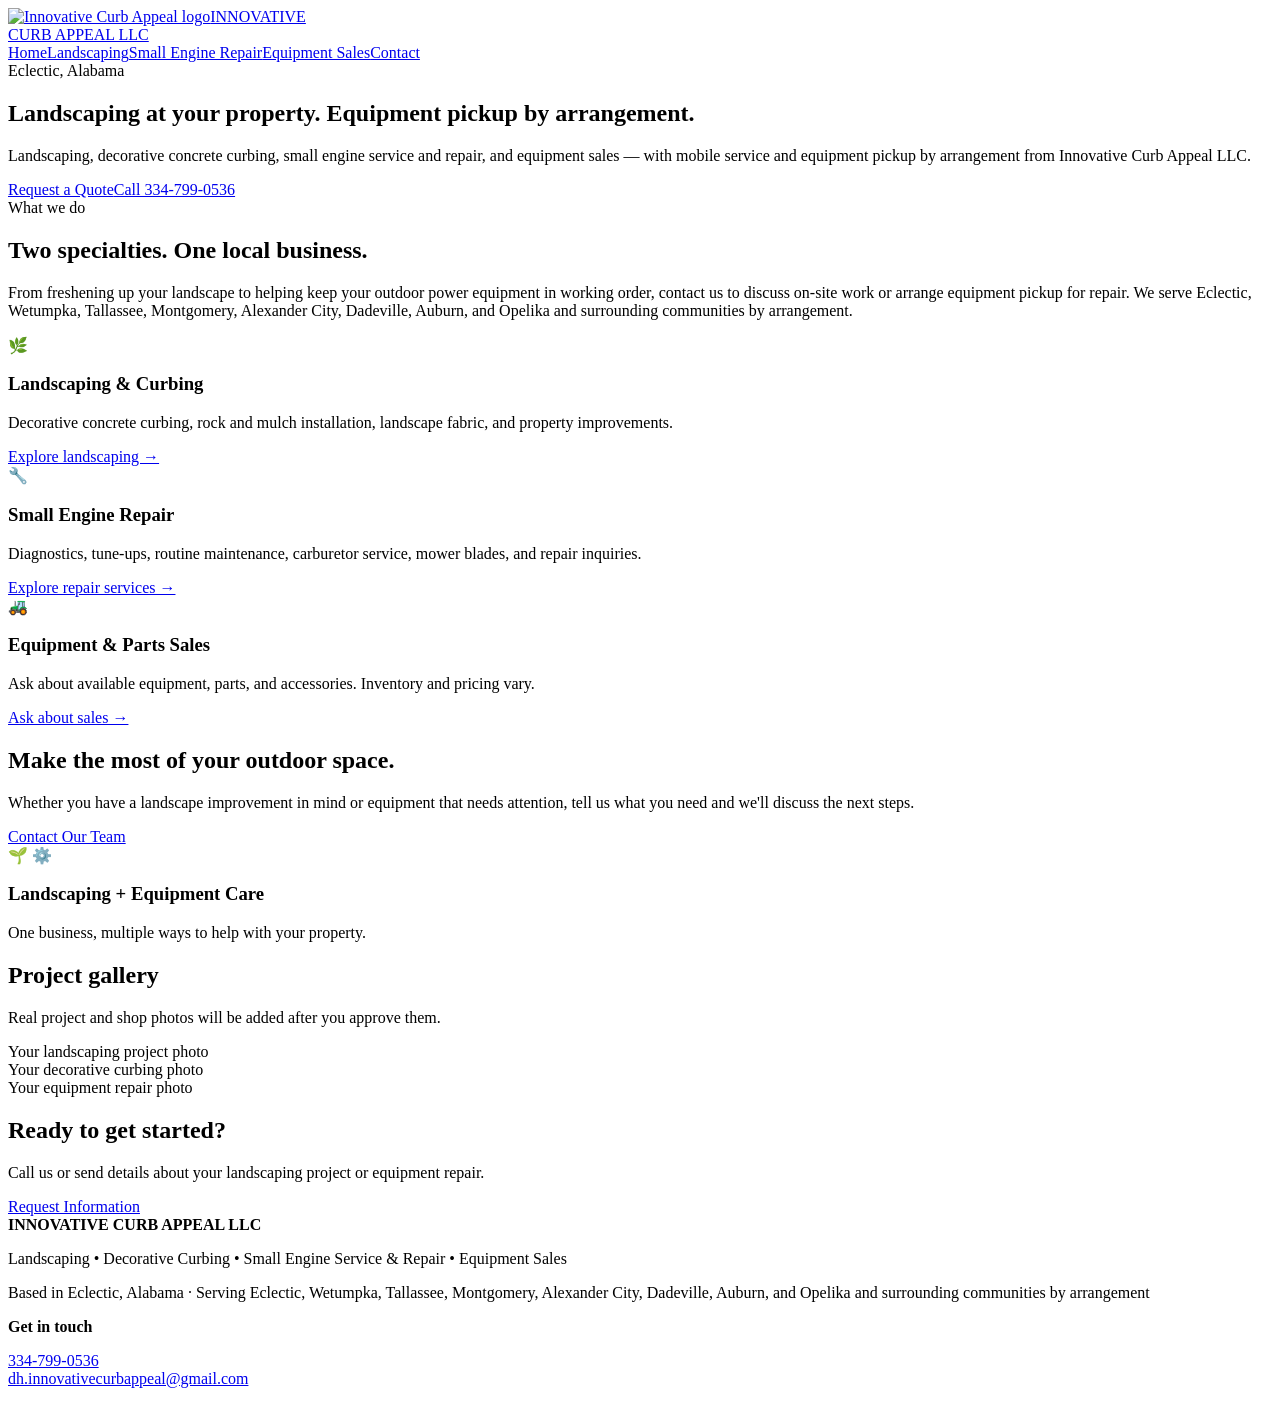
==== index.html @ cbf02831 "Add files via upload" ====
<!doctype html><html lang="en"><head><meta charset="utf-8"><meta name="viewport" content="width=device-width,initial-scale=1"><title>Landscaping &amp; Small Engine Repair in Eclectic, AL | Innovative Curb Appeal LLC</title><meta name="description" content="Innovative Curb Appeal LLC provides landscaping, decorative curbing, small engine repair and equipment sales inquiries in Eclectic, Alabama."><meta name="robots" content="index,follow"><link rel="stylesheet" href="assets/style.css"><link rel="icon" type="image/png" href="assets/logo.png"><meta name="theme-color" content="#152b3a"><script type="application/ld+json">{"@context":"https://schema.org","@type":"LocalBusiness","name":"Innovative Curb Appeal LLC","telephone":"+1-334-799-0536","email":"dh.innovativecurbappeal@gmail.com","areaServed":[{"@type":"City","name":"Eclectic, Alabama"},{"@type":"City","name":"Wetumpka, Alabama"},{"@type":"City","name":"Tallassee, Alabama"},{"@type":"City","name":"Montgomery, Alabama"},{"@type":"City","name":"Alexander City, Alabama"},{"@type":"City","name":"Dadeville, Alabama"},{"@type":"City","name":"Auburn, Alabama"},{"@type":"City","name":"Opelika, Alabama"}],"description":"Landscaping, decorative concrete curbing, small engine service and repair, and equipment sales."}</script></head><body><header><nav><a class="brand" href="index.html"><img src="assets/logo.png" alt="Innovative Curb Appeal logo"><span>INNOVATIVE<br>CURB APPEAL LLC</span></a><div class="links"><a href="index.html">Home</a><a href="landscaping.html">Landscaping</a><a href="small-engine-repair.html">Small Engine Repair</a><a href="equipment-sales.html">Equipment Sales</a><a href="contact.html">Contact</a></div></nav></header><section class="hero"><div class="container"><div class="eyebrow">Eclectic, Alabama</div><h1>Landscaping at your property. Equipment pickup by arrangement.</h1><p>Landscaping, decorative concrete curbing, small engine service and repair, and equipment sales — with mobile service and equipment pickup by arrangement from Innovative Curb Appeal LLC.</p><div class="buttons"><a class="btn" href="contact.html">Request a Quote</a><a class="btn outline" href="tel:+13347990536">Call 334-799-0536</a></div></div></section><section class="section"><div class="container"><div class="eyebrow">What we do</div><h2>Two specialties. One local business.</h2><p class="intro">From freshening up your landscape to helping keep your outdoor power equipment in working order, contact us to discuss on-site work or arrange equipment pickup for repair. We serve Eclectic, Wetumpka, Tallassee, Montgomery, Alexander City, Dadeville, Auburn, and Opelika and surrounding communities by arrangement.</p><div class="cards"><div class="card"><div class="symbol">🌿</div><h3>Landscaping & Curbing</h3><p>Decorative concrete curbing, rock and mulch installation, landscape fabric, and property improvements.</p><a href="landscaping.html">Explore landscaping →</a></div><div class="card"><div class="symbol">🔧</div><h3>Small Engine Repair</h3><p>Diagnostics, tune-ups, routine maintenance, carburetor service, mower blades, and repair inquiries.</p><a href="small-engine-repair.html">Explore repair services →</a></div><div class="card"><div class="symbol">🚜</div><h3>Equipment & Parts Sales</h3><p>Ask about available equipment, parts, and accessories. Inventory and pricing vary.</p><a href="equipment-sales.html">Ask about sales →</a></div></div></div></section><section class="section alt"><div class="container split"><div><h2>Make the most of your outdoor space.</h2><p>Whether you have a landscape improvement in mind or equipment that needs attention, tell us what you need and we'll discuss the next steps.</p><div class="buttons"><a class="btn" href="contact.html">Contact Our Team</a></div></div><div class="visual"><div class="large">🌱 ⚙️</div><h3>Landscaping + Equipment Care</h3><p>One business, multiple ways to help with your property.</p></div></div></section><section class="section"><div class="container"><h2>Project gallery</h2><p class="intro">Real project and shop photos will be added after you approve them.</p><div class="gallery"><div class="placeholder">Your landscaping project photo</div><div class="placeholder">Your decorative curbing photo</div><div class="placeholder">Your equipment repair photo</div></div></div></section><section class="cta"><h2>Ready to get started?</h2><p>Call us or send details about your landscaping project or equipment repair.</p><a class="btn outline" href="contact.html">Request Information</a></section><footer class="footer"><div class="container footergrid"><div><strong>INNOVATIVE CURB APPEAL LLC</strong><p>Landscaping • Decorative Curbing • Small Engine Service & Repair • Equipment Sales</p><p>Based in Eclectic, Alabama · Serving Eclectic, Wetumpka, Tallassee, Montgomery, Alexander City, Dadeville, Auburn, and Opelika and surrounding communities by arrangement</p></div><div><strong>Get in touch</strong><p><a href="tel:+13347990536">334-799-0536</a><br><a href="mailto:dh.innovativecurbappeal@gmail.com">dh.innovativecurbappeal@gmail.com</a></p></div></div></footer></body></html>
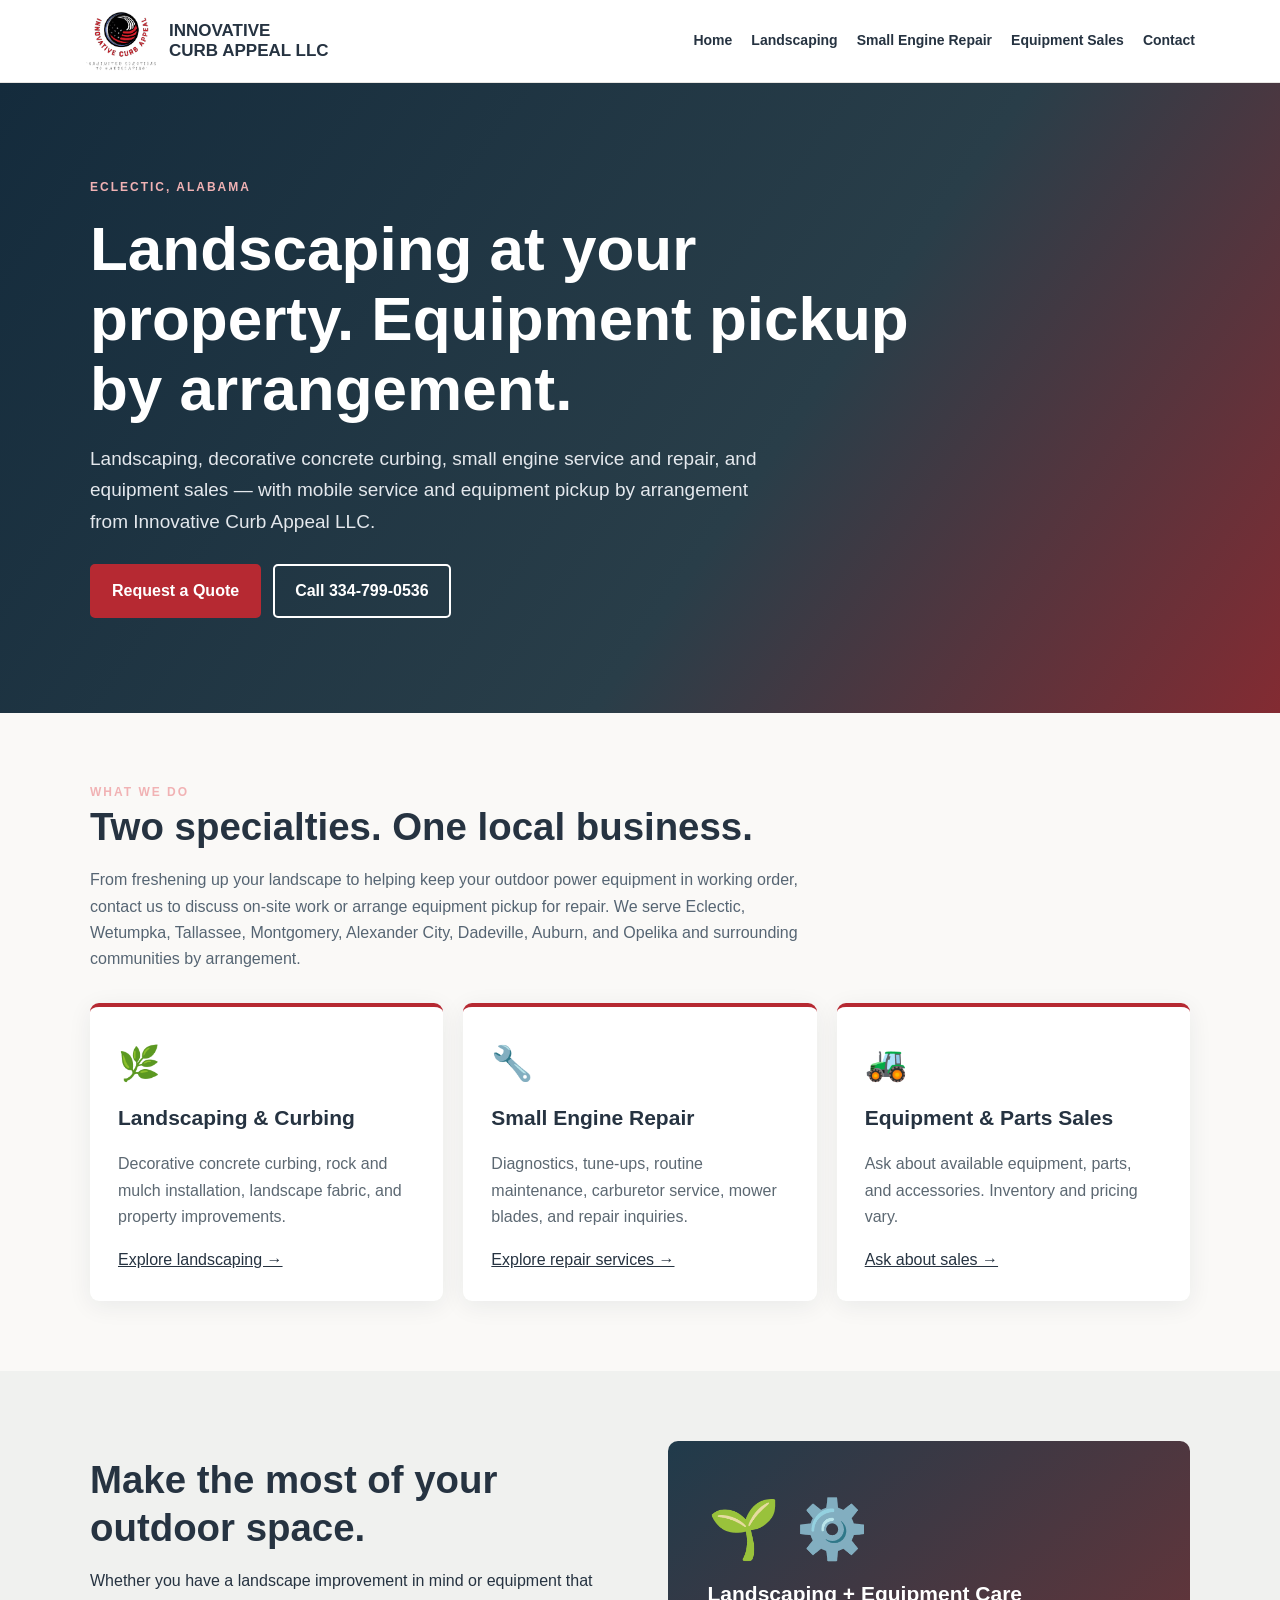
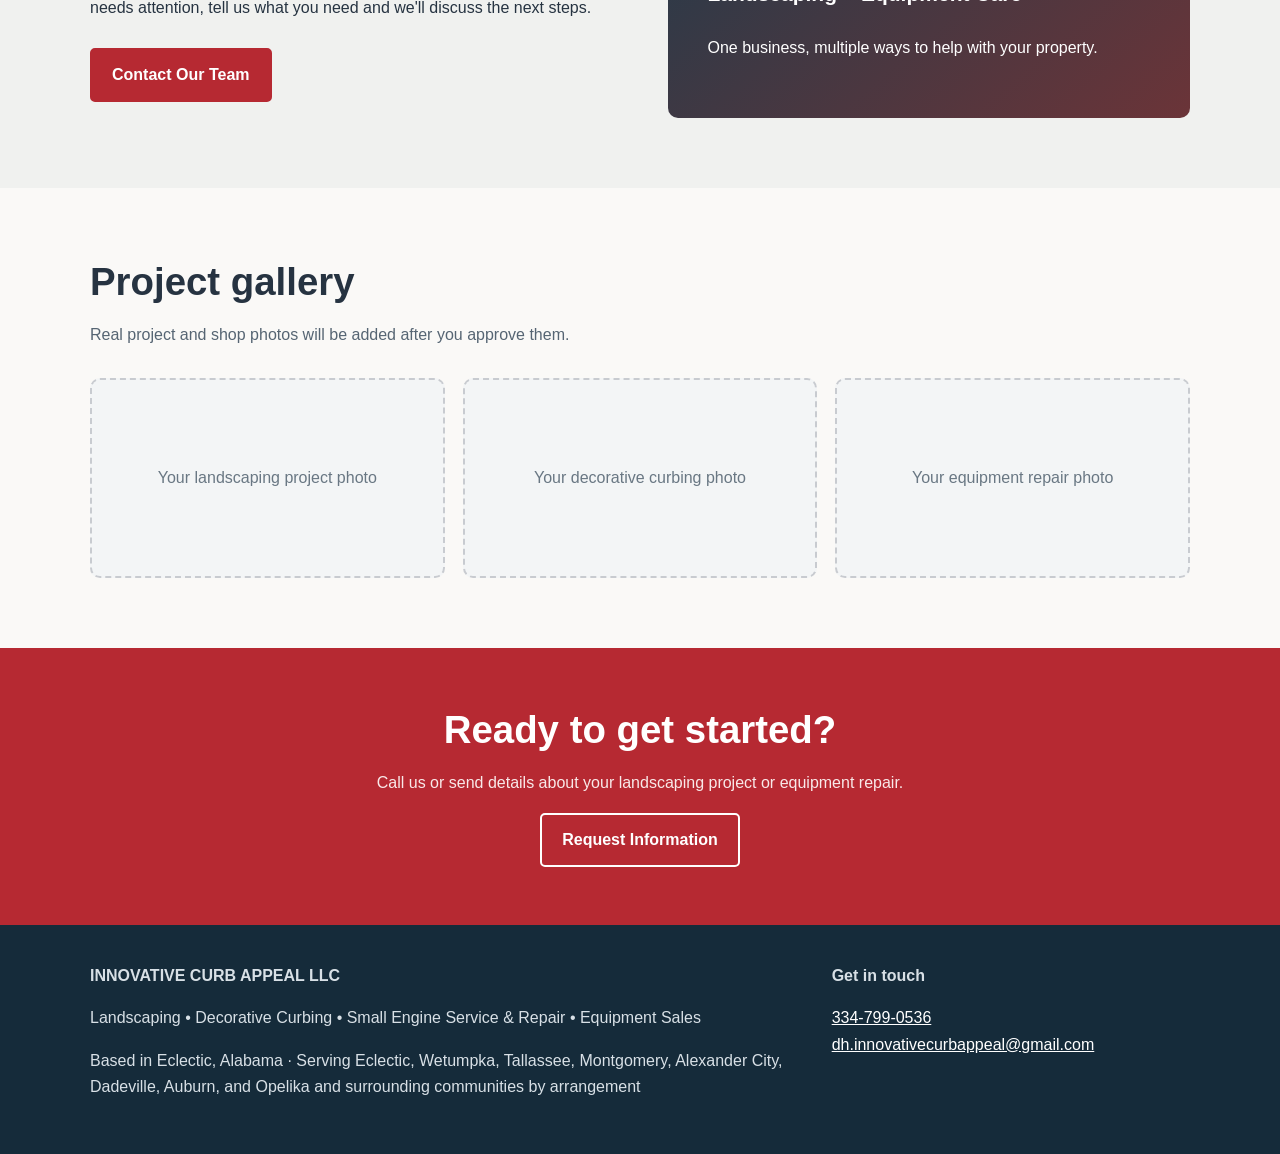
==== commit cb316d6d: "Fix HTML encoding issues and update file paths" ====
--- a/index.html
+++ b/index.html
@@ -1 +1 @@
-<!doctype html><html lang="en"><head><meta charset="utf-8"><meta name="viewport" content="width=device-width,initial-scale=1"><title>Landscaping &amp; Small Engine Repair in Eclectic, AL | Innovative Curb Appeal LLC</title><meta name="description" content="Innovative Curb Appeal LLC provides landscaping, decorative curbing, small engine repair and equipment sales inquiries in Eclectic, Alabama."><meta name="robots" content="index,follow"><link rel="stylesheet" href="assets/style.css"><link rel="icon" type="image/png" href="assets/logo.png"><meta name="theme-color" content="#152b3a"><script type="application/ld+json">{"@context":"https://schema.org","@type":"LocalBusiness","name":"Innovative Curb Appeal LLC","telephone":"+1-334-799-0536","email":"dh.innovativecurbappeal@gmail.com","areaServed":[{"@type":"City","name":"Eclectic, Alabama"},{"@type":"City","name":"Wetumpka, Alabama"},{"@type":"City","name":"Tallassee, Alabama"},{"@type":"City","name":"Montgomery, Alabama"},{"@type":"City","name":"Alexander City, Alabama"},{"@type":"City","name":"Dadeville, Alabama"},{"@type":"City","name":"Auburn, Alabama"},{"@type":"City","name":"Opelika, Alabama"}],"description":"Landscaping, decorative concrete curbing, small engine service and repair, and equipment sales."}</script></head><body><header><nav><a class="brand" href="index.html"><img src="assets/logo.png" alt="Innovative Curb Appeal logo"><span>INNOVATIVE<br>CURB APPEAL LLC</span></a><div class="links"><a href="index.html">Home</a><a href="landscaping.html">Landscaping</a><a href="small-engine-repair.html">Small Engine Repair</a><a href="equipment-sales.html">Equipment Sales</a><a href="contact.html">Contact</a></div></nav></header><section class="hero"><div class="container"><div class="eyebrow">Eclectic, Alabama</div><h1>Landscaping at your property. Equipment pickup by arrangement.</h1><p>Landscaping, decorative concrete curbing, small engine service and repair, and equipment sales — with mobile service and equipment pickup by arrangement from Innovative Curb Appeal LLC.</p><div class="buttons"><a class="btn" href="contact.html">Request a Quote</a><a class="btn outline" href="tel:+13347990536">Call 334-799-0536</a></div></div></section><section class="section"><div class="container"><div class="eyebrow">What we do</div><h2>Two specialties. One local business.</h2><p class="intro">From freshening up your landscape to helping keep your outdoor power equipment in working order, contact us to discuss on-site work or arrange equipment pickup for repair. We serve Eclectic, Wetumpka, Tallassee, Montgomery, Alexander City, Dadeville, Auburn, and Opelika and surrounding communities by arrangement.</p><div class="cards"><div class="card"><div class="symbol">🌿</div><h3>Landscaping & Curbing</h3><p>Decorative concrete curbing, rock and mulch installation, landscape fabric, and property improvements.</p><a href="landscaping.html">Explore landscaping →</a></div><div class="card"><div class="symbol">🔧</div><h3>Small Engine Repair</h3><p>Diagnostics, tune-ups, routine maintenance, carburetor service, mower blades, and repair inquiries.</p><a href="small-engine-repair.html">Explore repair services →</a></div><div class="card"><div class="symbol">🚜</div><h3>Equipment & Parts Sales</h3><p>Ask about available equipment, parts, and accessories. Inventory and pricing vary.</p><a href="equipment-sales.html">Ask about sales →</a></div></div></div></section><section class="section alt"><div class="container split"><div><h2>Make the most of your outdoor space.</h2><p>Whether you have a landscape improvement in mind or equipment that needs attention, tell us what you need and we'll discuss the next steps.</p><div class="buttons"><a class="btn" href="contact.html">Contact Our Team</a></div></div><div class="visual"><div class="large">🌱 ⚙️</div><h3>Landscaping + Equipment Care</h3><p>One business, multiple ways to help with your property.</p></div></div></section><section class="section"><div class="container"><h2>Project gallery</h2><p class="intro">Real project and shop photos will be added after you approve them.</p><div class="gallery"><div class="placeholder">Your landscaping project photo</div><div class="placeholder">Your decorative curbing photo</div><div class="placeholder">Your equipment repair photo</div></div></div></section><section class="cta"><h2>Ready to get started?</h2><p>Call us or send details about your landscaping project or equipment repair.</p><a class="btn outline" href="contact.html">Request Information</a></section><footer class="footer"><div class="container footergrid"><div><strong>INNOVATIVE CURB APPEAL LLC</strong><p>Landscaping • Decorative Curbing • Small Engine Service & Repair • Equipment Sales</p><p>Based in Eclectic, Alabama · Serving Eclectic, Wetumpka, Tallassee, Montgomery, Alexander City, Dadeville, Auburn, and Opelika and surrounding communities by arrangement</p></div><div><strong>Get in touch</strong><p><a href="tel:+13347990536">334-799-0536</a><br><a href="mailto:dh.innovativecurbappeal@gmail.com">dh.innovativecurbappeal@gmail.com</a></p></div></div></footer></body></html>+<!doctype html><html lang="en"><head><meta charset="utf-8"><meta name="viewport" content="width=device-width,initial-scale=1"><title>Landscaping &amp; Small Engine Repair in Eclectic, AL | Innovative Curb Appeal LLC</title><meta name="description" content="Innovative Curb Appeal LLC provides landscaping, decorative curbing, small engine repair and equipment sales inquiries in Eclectic, Alabama."><meta name="robots" content="index,follow"><link rel="stylesheet" href="style.css"><link rel="icon" type="image/png" href="logo.png"><meta name="theme-color" content="#152b3a"><script type="application/ld+json">{"@context":"https://schema.org","@type":"LocalBusiness","name":"Innovative Curb Appeal LLC","telephone":"+1-334-799-0536","email":"dh.innovativecurbappeal@gmail.com","areaServed":[{"@type":"City","name":"Eclectic, Alabama"},{"@type":"City","name":"Wetumpka, Alabama"},{"@type":"City","name":"Tallassee, Alabama"},{"@type":"City","name":"Montgomery, Alabama"},{"@type":"City","name":"Alexander City, Alabama"},{"@type":"City","name":"Dadeville, Alabama"},{"@type":"City","name":"Auburn, Alabama"},{"@type":"City","name":"Opelika, Alabama"}],"description":"Landscaping, decorative concrete curbing, small engine service and repair, and equipment sales."}</script></head><body><header><nav><a class="brand" href="index.html"><img src="logo.png" alt="Innovative Curb Appeal logo"><span>INNOVATIVE<br>CURB APPEAL LLC</span></a><div class="links"><a href="index.html">Home</a><a href="landscaping.html">Landscaping</a><a href="small-engine-repair.html">Small Engine Repair</a><a href="equipment-sales.html">Equipment Sales</a><a href="contact.html">Contact</a></div></nav></header><section class="hero"><div class="container"><div class="eyebrow">Eclectic, Alabama</div><h1>Landscaping at your property. Equipment pickup by arrangement.</h1><p>Landscaping, decorative concrete curbing, small engine service and repair, and equipment sales — with mobile service and equipment pickup by arrangement from Innovative Curb Appeal LLC.</p><div class="buttons"><a class="btn" href="contact.html">Request a Quote</a><a class="btn outline" href="tel:+13347990536">Call 334-799-0536</a></div></div></section><section class="section"><div class="container"><div class="eyebrow">What we do</div><h2>Two specialties. One local business.</h2><p class="intro">From freshening up your landscape to helping keep your outdoor power equipment in working order, contact us to discuss on-site work or arrange equipment pickup for repair. We serve Eclectic, Wetumpka, Tallassee, Montgomery, Alexander City, Dadeville, Auburn, and Opelika and surrounding communities by arrangement.</p><div class="cards"><div class="card"><div class="symbol">🌿</div><h3>Landscaping & Curbing</h3><p>Decorative concrete curbing, rock and mulch installation, landscape fabric, and property improvements.</p><a href="landscaping.html">Explore landscaping →</a></div><div class="card"><div class="symbol">🔧</div><h3>Small Engine Repair</h3><p>Diagnostics, tune-ups, routine maintenance, carburetor service, mower blades, and repair inquiries.</p><a href="small-engine-repair.html">Explore repair services →</a></div><div class="card"><div class="symbol">🚜</div><h3>Equipment & Parts Sales</h3><p>Ask about available equipment, parts, and accessories. Inventory and pricing vary.</p><a href="equipment-sales.html">Ask about sales →</a></div></div></div></section><section class="section alt"><div class="container split"><div><h2>Make the most of your outdoor space.</h2><p>Whether you have a landscape improvement in mind or equipment that needs attention, tell us what you need and we'll discuss the next steps.</p><div class="buttons"><a class="btn" href="contact.html">Contact Our Team</a></div></div><div class="visual"><div class="large">🌱 ⚙️</div><h3>Landscaping + Equipment Care</h3><p>One business, multiple ways to help with your property.</p></div></div></section><section class="section"><div class="container"><h2>Project gallery</h2><p class="intro">Real project and shop photos will be added after you approve them.</p><div class="gallery"><div class="placeholder">Your landscaping project photo</div><div class="placeholder">Your decorative curbing photo</div><div class="placeholder">Your equipment repair photo</div></div></div></section><section class="cta"><h2>Ready to get started?</h2><p>Call us or send details about your landscaping project or equipment repair.</p><a class="btn outline" href="contact.html">Request Information</a></section><footer class="footer"><div class="container footergrid"><div><strong>INNOVATIVE CURB APPEAL LLC</strong><p>Landscaping • Decorative Curbing • Small Engine Service & Repair • Equipment Sales</p><p>Based in Eclectic, Alabama · Serving Eclectic, Wetumpka, Tallassee, Montgomery, Alexander City, Dadeville, Auburn, and Opelika and surrounding communities by arrangement</p></div><div><strong>Get in touch</strong><p><a href="tel:+13347990536">334-799-0536</a><br><a href="mailto:dh.innovativecurbappeal@gmail.com">dh.innovativecurbappeal@gmail.com</a></p></div></div></footer></body></html>
--- a/style.css
+++ b/style.css
@@ -0,0 +1 @@
+*{box-sizing:border-box}html{scroll-behavior:smooth}body{margin:0;color:#263341;background:#faf9f7;font-family:Arial,Helvetica,sans-serif;line-height:1.65}a{color:inherit}header{background:#fff;border-bottom:1px solid #e7e5e2;position:sticky;top:0;z-index:5}nav{max-width:1150px;margin:auto;padding:10px 20px;display:flex;align-items:center;gap:20px;justify-content:space-between;flex-wrap:wrap}nav img{width:72px;height:62px;object-fit:contain}nav .brand{display:flex;align-items:center;gap:12px;text-decoration:none;font-size:17px;font-weight:800;line-height:1.2}nav .links{display:flex;gap:19px;flex-wrap:wrap;font-size:14px;font-weight:700}nav .links a{text-decoration:none}nav a:hover{color:#b32832}.hero{background:linear-gradient(125deg,#142b3c,#293e49 60%,#832b32);color:#fff;padding:95px 20px}.container{max-width:1100px;margin:auto}.hero .eyebrow,.eyebrow{color:#f1b2b4;letter-spacing:2px;text-transform:uppercase;font-weight:800;font-size:12px}h1{font-size:clamp(36px,5vw,62px);line-height:1.13;margin:16px 0;max-width:850px}h2{font-size:clamp(28px,3vw,39px);line-height:1.25;margin:0 0 15px}h3{margin:0 0 8px;font-size:21px}.hero p{max-width:680px;color:#e4e8ed;font-size:19px}.buttons{display:flex;gap:12px;flex-wrap:wrap;margin-top:27px}.btn{display:inline-block;background:#b62932;color:#fff;padding:12px 20px;border-radius:5px;text-decoration:none;font-weight:800;border:2px solid #b62932}.btn.outline{background:transparent;border-color:#fff}.section{padding:70px 20px}.section.alt{background:#f0f1ef}.intro{max-width:720px;color:#566573;margin-bottom:30px}.cards{display:grid;grid-template-columns:repeat(3,1fr);gap:20px}.card{background:white;padding:28px;border-radius:9px;box-shadow:0 5px 25px #142b3c12;border-top:4px solid #b62932}.card .symbol{font-size:34px;margin-bottom:10px}.card p{color:#5c6872}.split{display:grid;grid-template-columns:1fr 1fr;gap:55px;align-items:center}.visual{min-height:270px;border-radius:10px;background:linear-gradient(140deg,#203b4b,#6b3438);display:flex;flex-direction:column;justify-content:center;padding:40px;color:#fff}.visual .large{font-size:58px}.bullets{padding-left:20px}.bullets li{margin:8px 0}.cta{background:#b62932;color:#fff;text-align:center;padding:58px 20px}.cta p{color:#f9e9e9}.footer{background:#152b3a;color:#d8e0e6;padding:38px 20px}.footer a{color:#fff}.footergrid{display:grid;grid-template-columns:2fr 1fr;gap:25px}.note{font-size:13px;color:#67737d}.contactbox{background:white;padding:30px;border-radius:10px;box-shadow:0 4px 20px #0001}.contactbox label{display:block;font-size:13px;font-weight:800;margin-top:14px}.contactbox input,.contactbox select,.contactbox textarea{width:100%;border:1px solid #bfc8d0;border-radius:5px;padding:12px;font:inherit}.contactbox textarea{min-height:110px}.contactbox button{margin-top:20px;cursor:pointer}.pill{display:inline-block;background:#f7e6e7;color:#91252a;border-radius:30px;padding:5px 12px;font-weight:700;font-size:12px;margin:4px}.smallhero{padding:70px 20px;background:linear-gradient(125deg,#152c3e,#5d3035);color:white}.smallhero h1{font-size:46px}.smallhero p{max-width:700px;color:#e2e6e9}.gallery{display:grid;grid-template-columns:repeat(3,1fr);gap:18px}.placeholder{height:200px;border:2px dashed #c8cbd0;border-radius:10px;display:flex;align-items:center;justify-content:center;color:#697783;background:#f3f5f6;text-align:center;padding:20px}.banner{background:#fff0d9;color:#6d501f;padding:12px 20px;text-align:center;font-size:13px}@media(max-width:760px){.cards,.split,.footergrid,.gallery{grid-template-columns:1fr}.hero{padding:65px 20px}.section{padding:45px 20px}nav{justify-content:center}nav .links{justify-content:center;gap:13px}.visual{min-height:200px}}
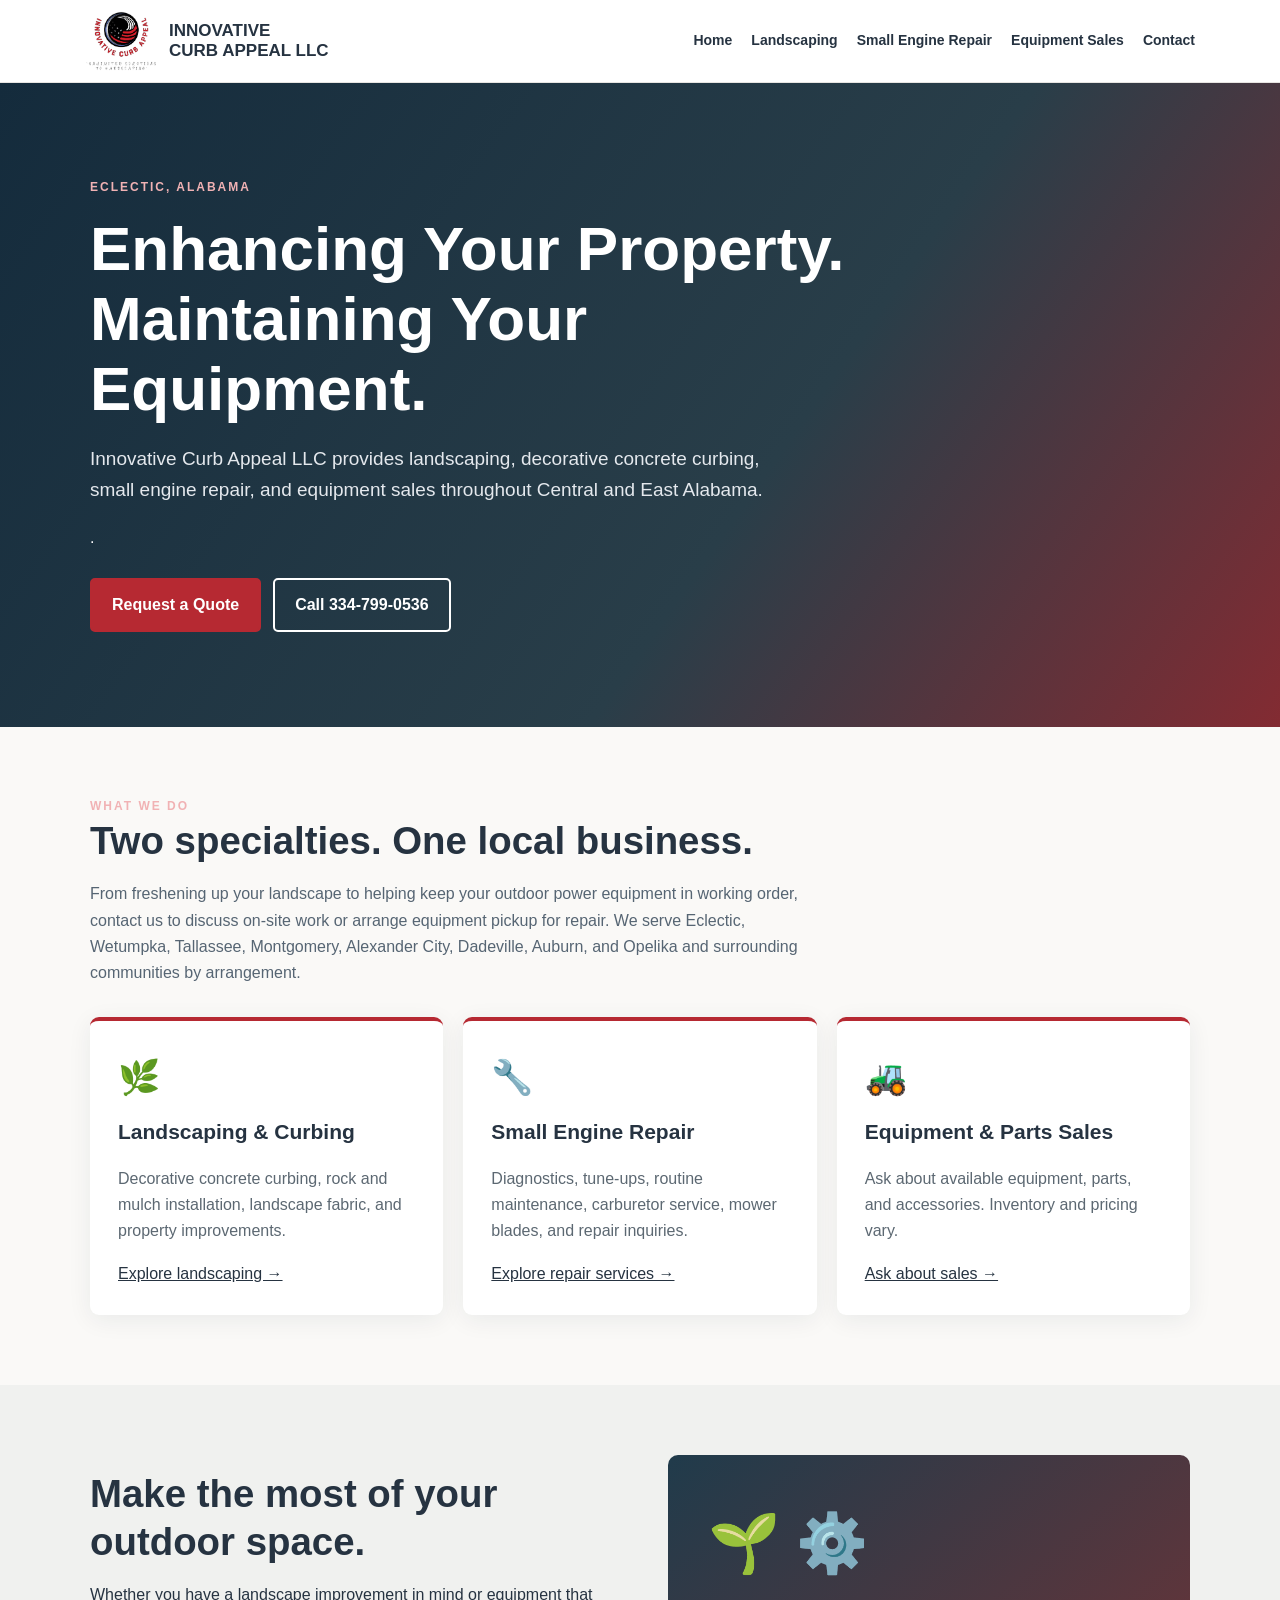
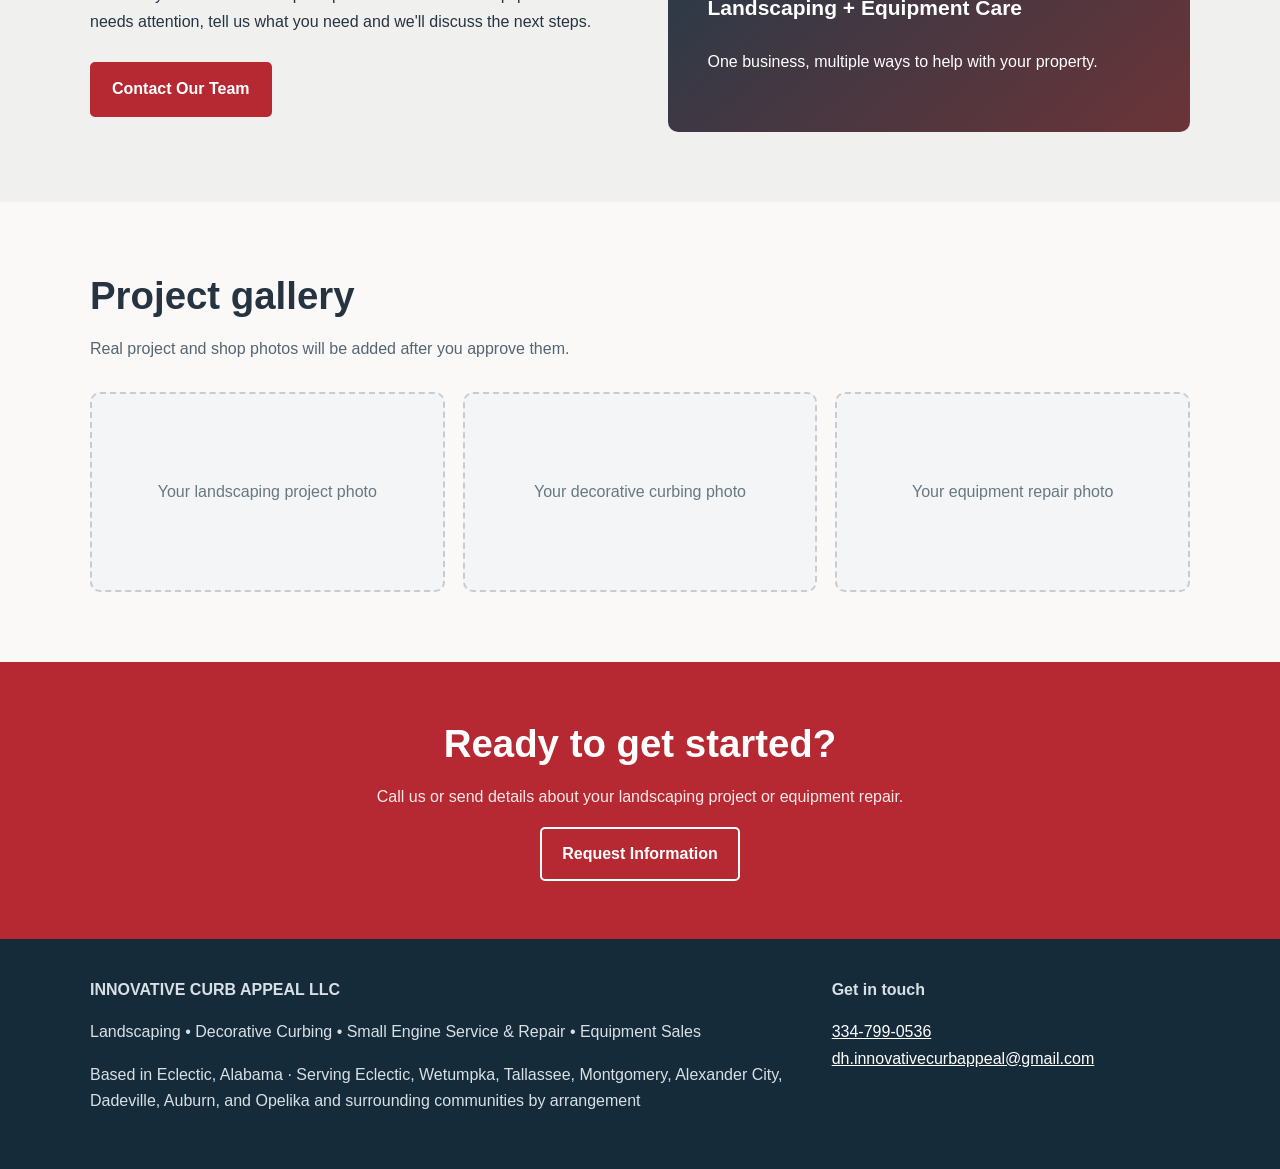
==== commit fa7c55c8: "Update index.html with new content and structure" ====
--- a/index.html
+++ b/index.html
@@ -1 +1,2 @@
-<!doctype html><html lang="en"><head><meta charset="utf-8"><meta name="viewport" content="width=device-width,initial-scale=1"><title>Landscaping &amp; Small Engine Repair in Eclectic, AL | Innovative Curb Appeal LLC</title><meta name="description" content="Innovative Curb Appeal LLC provides landscaping, decorative curbing, small engine repair and equipment sales inquiries in Eclectic, Alabama."><meta name="robots" content="index,follow"><link rel="stylesheet" href="style.css"><link rel="icon" type="image/png" href="logo.png"><meta name="theme-color" content="#152b3a"><script type="application/ld+json">{"@context":"https://schema.org","@type":"LocalBusiness","name":"Innovative Curb Appeal LLC","telephone":"+1-334-799-0536","email":"dh.innovativecurbappeal@gmail.com","areaServed":[{"@type":"City","name":"Eclectic, Alabama"},{"@type":"City","name":"Wetumpka, Alabama"},{"@type":"City","name":"Tallassee, Alabama"},{"@type":"City","name":"Montgomery, Alabama"},{"@type":"City","name":"Alexander City, Alabama"},{"@type":"City","name":"Dadeville, Alabama"},{"@type":"City","name":"Auburn, Alabama"},{"@type":"City","name":"Opelika, Alabama"}],"description":"Landscaping, decorative concrete curbing, small engine service and repair, and equipment sales."}</script></head><body><header><nav><a class="brand" href="index.html"><img src="logo.png" alt="Innovative Curb Appeal logo"><span>INNOVATIVE<br>CURB APPEAL LLC</span></a><div class="links"><a href="index.html">Home</a><a href="landscaping.html">Landscaping</a><a href="small-engine-repair.html">Small Engine Repair</a><a href="equipment-sales.html">Equipment Sales</a><a href="contact.html">Contact</a></div></nav></header><section class="hero"><div class="container"><div class="eyebrow">Eclectic, Alabama</div><h1>Landscaping at your property. Equipment pickup by arrangement.</h1><p>Landscaping, decorative concrete curbing, small engine service and repair, and equipment sales — with mobile service and equipment pickup by arrangement from Innovative Curb Appeal LLC.</p><div class="buttons"><a class="btn" href="contact.html">Request a Quote</a><a class="btn outline" href="tel:+13347990536">Call 334-799-0536</a></div></div></section><section class="section"><div class="container"><div class="eyebrow">What we do</div><h2>Two specialties. One local business.</h2><p class="intro">From freshening up your landscape to helping keep your outdoor power equipment in working order, contact us to discuss on-site work or arrange equipment pickup for repair. We serve Eclectic, Wetumpka, Tallassee, Montgomery, Alexander City, Dadeville, Auburn, and Opelika and surrounding communities by arrangement.</p><div class="cards"><div class="card"><div class="symbol">🌿</div><h3>Landscaping & Curbing</h3><p>Decorative concrete curbing, rock and mulch installation, landscape fabric, and property improvements.</p><a href="landscaping.html">Explore landscaping →</a></div><div class="card"><div class="symbol">🔧</div><h3>Small Engine Repair</h3><p>Diagnostics, tune-ups, routine maintenance, carburetor service, mower blades, and repair inquiries.</p><a href="small-engine-repair.html">Explore repair services →</a></div><div class="card"><div class="symbol">🚜</div><h3>Equipment & Parts Sales</h3><p>Ask about available equipment, parts, and accessories. Inventory and pricing vary.</p><a href="equipment-sales.html">Ask about sales →</a></div></div></div></section><section class="section alt"><div class="container split"><div><h2>Make the most of your outdoor space.</h2><p>Whether you have a landscape improvement in mind or equipment that needs attention, tell us what you need and we'll discuss the next steps.</p><div class="buttons"><a class="btn" href="contact.html">Contact Our Team</a></div></div><div class="visual"><div class="large">🌱 ⚙️</div><h3>Landscaping + Equipment Care</h3><p>One business, multiple ways to help with your property.</p></div></div></section><section class="section"><div class="container"><h2>Project gallery</h2><p class="intro">Real project and shop photos will be added after you approve them.</p><div class="gallery"><div class="placeholder">Your landscaping project photo</div><div class="placeholder">Your decorative curbing photo</div><div class="placeholder">Your equipment repair photo</div></div></div></section><section class="cta"><h2>Ready to get started?</h2><p>Call us or send details about your landscaping project or equipment repair.</p><a class="btn outline" href="contact.html">Request Information</a></section><footer class="footer"><div class="container footergrid"><div><strong>INNOVATIVE CURB APPEAL LLC</strong><p>Landscaping • Decorative Curbing • Small Engine Service & Repair • Equipment Sales</p><p>Based in Eclectic, Alabama · Serving Eclectic, Wetumpka, Tallassee, Montgomery, Alexander City, Dadeville, Auburn, and Opelika and surrounding communities by arrangement</p></div><div><strong>Get in touch</strong><p><a href="tel:+13347990536">334-799-0536</a><br><a href="mailto:dh.innovativecurbappeal@gmail.com">dh.innovativecurbappeal@gmail.com</a></p></div></div></footer></body></html>
+<!doctype html><html lang="en"><head><meta charset="utf-8"><meta name="viewport" content="width=device-width,initial-scale=1"><title>Landscaping &amp; Small Engine Repair in Eclectic, AL | Innovative Curb Appeal LLC</title><meta name="description" content="Innovative Curb Appeal LLC provides landscaping, decorative curbing, small engine repair and equipment sales inquiries in Eclectic, Alabama."><meta name="robots" content="index,follow"><link rel="stylesheet" href="style.css"><link rel="icon" type="image/png" href="logo.png"><meta name="theme-color" content="#152b3a"><script type="application/ld+json">{"@context":"https://schema.org","@type":"LocalBusiness","name":"Innovative Curb Appeal LLC","telephone":"+1-334-799-0536","email":"dh.innovativecurbappeal@gmail.com","areaServed":[{"@type":"City","name":"Eclectic, Alabama"},{"@type":"City","name":"Wetumpka, Alabama"},{"@type":"City","name":"Tallassee, Alabama"},{"@type":"City","name":"Montgomery, Alabama"},{"@type":"City","name":"Alexander City, Alabama"},{"@type":"City","name":"Dadeville, Alabama"},{"@type":"City","name":"Auburn, Alabama"},{"@type":"City","name":"Opelika, Alabama"}],"description":"Landscaping, decorative concrete curbing, small engine service and repair, and equipment sales."}</script></head><body><header><nav><a class="brand" href="index.html"><img src="logo.png" alt="Innovative Curb Appeal logo"><span>INNOVATIVE<br>CURB APPEAL LLC</span></a><div class="links"><a href="index.html">Home</a><a href="landscaping.html">Landscaping</a><a href="small-engine-repair.html">Small Engine Repair</a><a href="equipment-sales.html">Equipment Sales</a><a href="contact.html">Contact</a></div></nav></header><section class="hero"><div class="container"><div class="eyebrow">Eclectic, Alabama</div><h1>Enhancing Your Property. Maintaining Your Equipment.</h1><p>
+<p>Innovative Curb Appeal LLC provides landscaping, decorative concrete curbing, small engine repair, and equipment sales throughout Central and East Alabama.</p>.</p><div class="buttons"><a class="btn" href="contact.html">Request a Quote</a><a class="btn outline" href="tel:+13347990536">Call 334-799-0536</a></div></div></section><section class="section"><div class="container"><div class="eyebrow">What we do</div><h2>Two specialties. One local business.</h2><p class="intro">From freshening up your landscape to helping keep your outdoor power equipment in working order, contact us to discuss on-site work or arrange equipment pickup for repair. We serve Eclectic, Wetumpka, Tallassee, Montgomery, Alexander City, Dadeville, Auburn, and Opelika and surrounding communities by arrangement.</p><div class="cards"><div class="card"><div class="symbol">🌿</div><h3>Landscaping & Curbing</h3><p>Decorative concrete curbing, rock and mulch installation, landscape fabric, and property improvements.</p><a href="landscaping.html">Explore landscaping →</a></div><div class="card"><div class="symbol">🔧</div><h3>Small Engine Repair</h3><p>Diagnostics, tune-ups, routine maintenance, carburetor service, mower blades, and repair inquiries.</p><a href="small-engine-repair.html">Explore repair services →</a></div><div class="card"><div class="symbol">🚜</div><h3>Equipment & Parts Sales</h3><p>Ask about available equipment, parts, and accessories. Inventory and pricing vary.</p><a href="equipment-sales.html">Ask about sales →</a></div></div></div></section><section class="section alt"><div class="container split"><div><h2>Make the most of your outdoor space.</h2><p>Whether you have a landscape improvement in mind or equipment that needs attention, tell us what you need and we'll discuss the next steps.</p><div class="buttons"><a class="btn" href="contact.html">Contact Our Team</a></div></div><div class="visual"><div class="large">🌱 ⚙️</div><h3>Landscaping + Equipment Care</h3><p>One business, multiple ways to help with your property.</p></div></div></section><section class="section"><div class="container"><h2>Project gallery</h2><p class="intro">Real project and shop photos will be added after you approve them.</p><div class="gallery"><div class="placeholder">Your landscaping project photo</div><div class="placeholder">Your decorative curbing photo</div><div class="placeholder">Your equipment repair photo</div></div></div></section><section class="cta"><h2>Ready to get started?</h2><p>Call us or send details about your landscaping project or equipment repair.</p><a class="btn outline" href="contact.html">Request Information</a></section><footer class="footer"><div class="container footergrid"><div><strong>INNOVATIVE CURB APPEAL LLC</strong><p>Landscaping • Decorative Curbing • Small Engine Service & Repair • Equipment Sales</p><p>Based in Eclectic, Alabama · Serving Eclectic, Wetumpka, Tallassee, Montgomery, Alexander City, Dadeville, Auburn, and Opelika and surrounding communities by arrangement</p></div><div><strong>Get in touch</strong><p><a href="tel:+13347990536">334-799-0536</a><br><a href="mailto:dh.innovativecurbappeal@gmail.com">dh.innovativecurbappeal@gmail.com</a></p></div></div></footer></body></html>
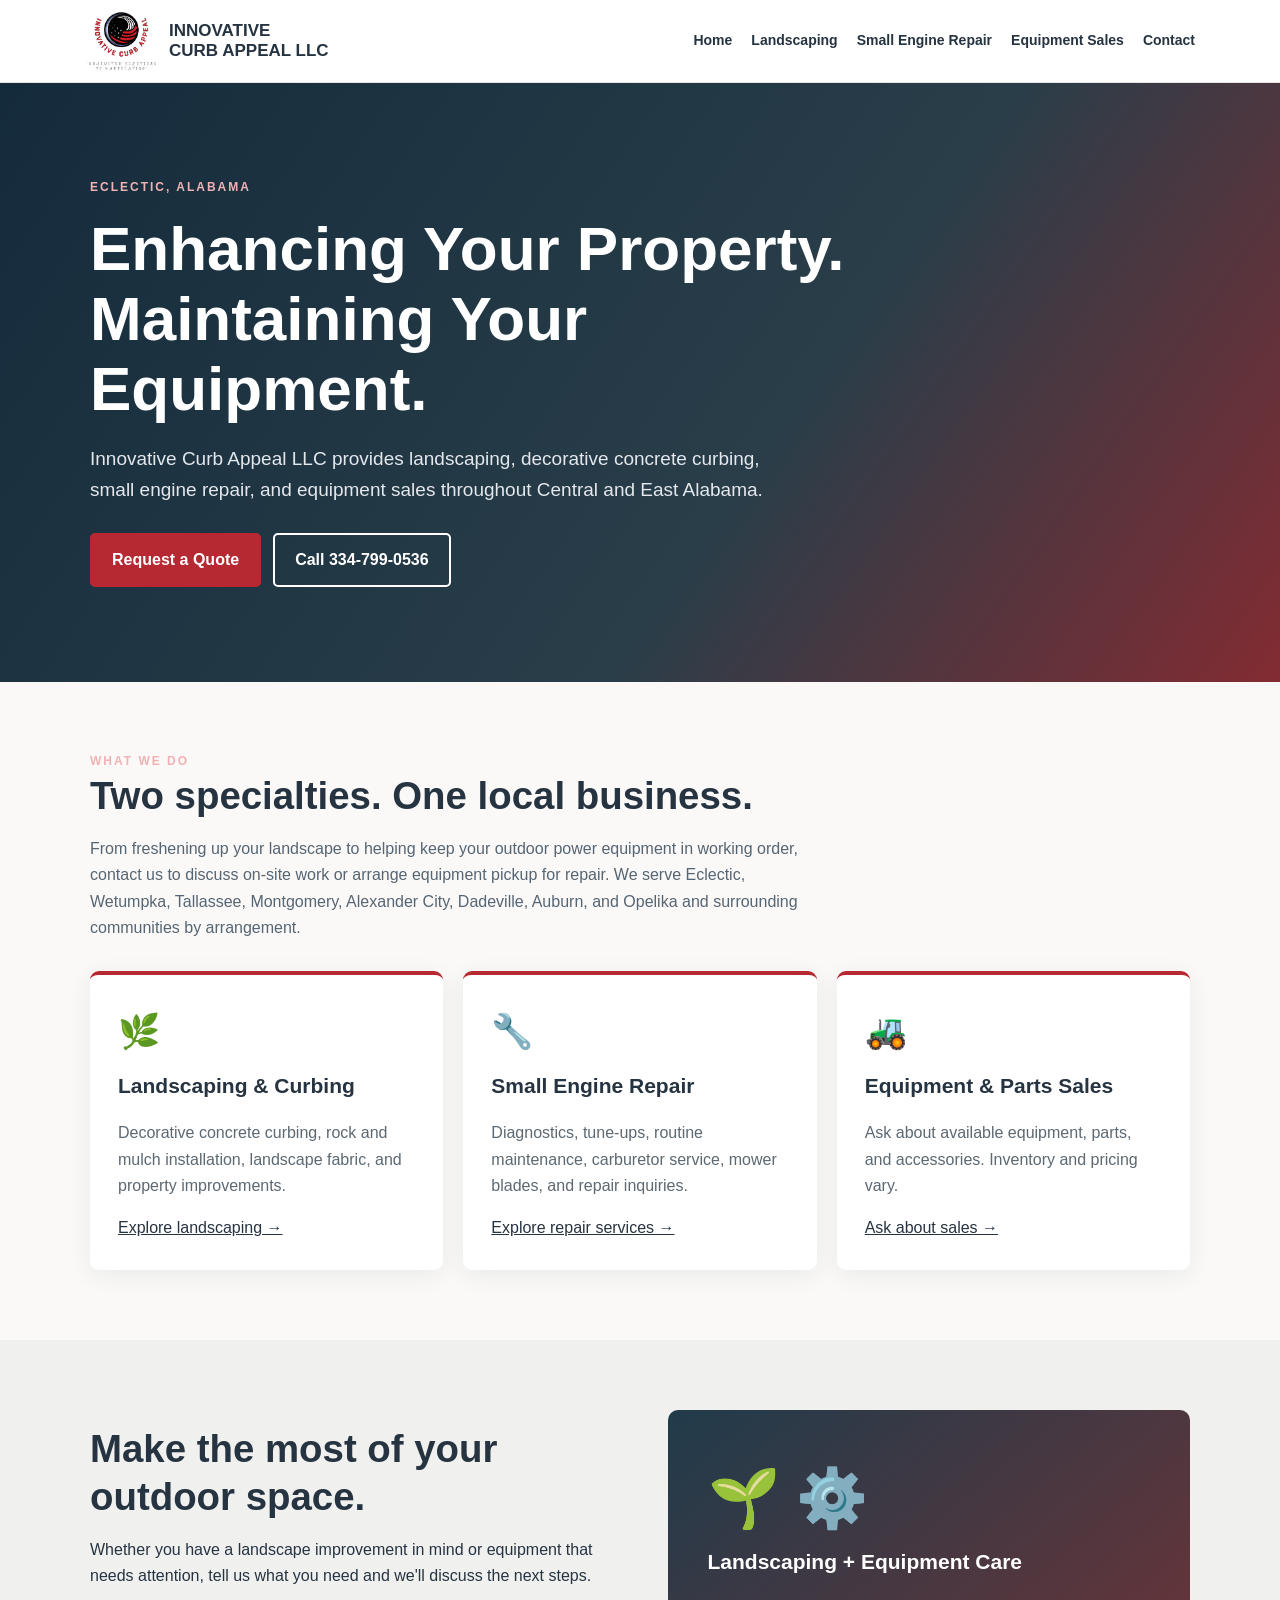
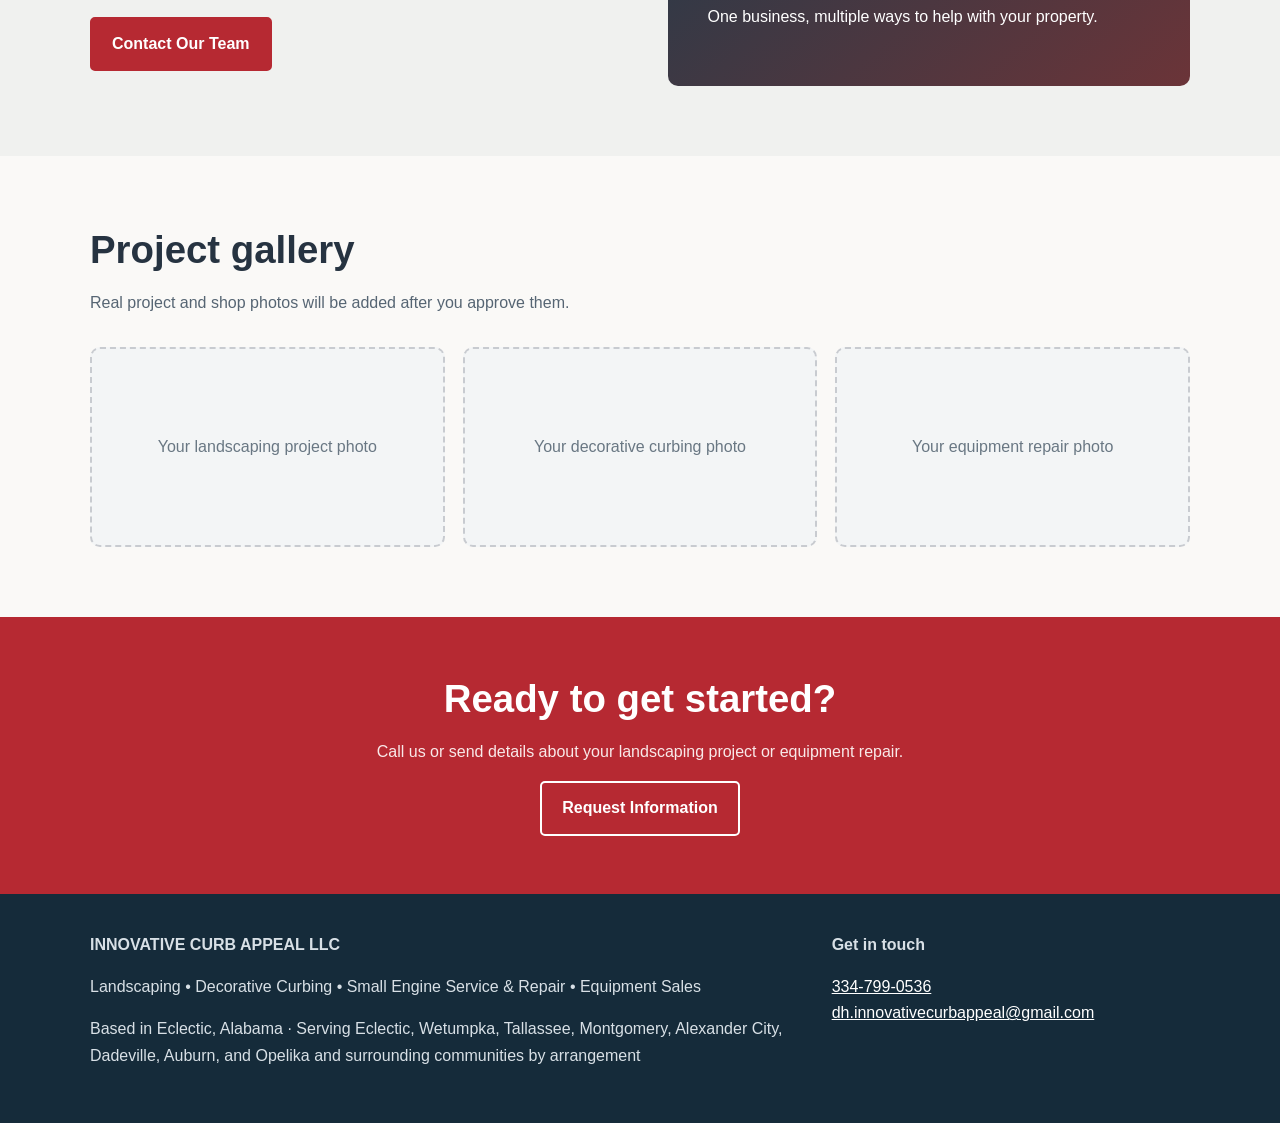
==== commit a924a1b0: "Revise service descriptions in index.html Updated the content of the index.html file to enhance the " ====
--- a/index.html
+++ b/index.html
@@ -1,2 +1,2 @@
 <!doctype html><html lang="en"><head><meta charset="utf-8"><meta name="viewport" content="width=device-width,initial-scale=1"><title>Landscaping &amp; Small Engine Repair in Eclectic, AL | Innovative Curb Appeal LLC</title><meta name="description" content="Innovative Curb Appeal LLC provides landscaping, decorative curbing, small engine repair and equipment sales inquiries in Eclectic, Alabama."><meta name="robots" content="index,follow"><link rel="stylesheet" href="style.css"><link rel="icon" type="image/png" href="logo.png"><meta name="theme-color" content="#152b3a"><script type="application/ld+json">{"@context":"https://schema.org","@type":"LocalBusiness","name":"Innovative Curb Appeal LLC","telephone":"+1-334-799-0536","email":"dh.innovativecurbappeal@gmail.com","areaServed":[{"@type":"City","name":"Eclectic, Alabama"},{"@type":"City","name":"Wetumpka, Alabama"},{"@type":"City","name":"Tallassee, Alabama"},{"@type":"City","name":"Montgomery, Alabama"},{"@type":"City","name":"Alexander City, Alabama"},{"@type":"City","name":"Dadeville, Alabama"},{"@type":"City","name":"Auburn, Alabama"},{"@type":"City","name":"Opelika, Alabama"}],"description":"Landscaping, decorative concrete curbing, small engine service and repair, and equipment sales."}</script></head><body><header><nav><a class="brand" href="index.html"><img src="logo.png" alt="Innovative Curb Appeal logo"><span>INNOVATIVE<br>CURB APPEAL LLC</span></a><div class="links"><a href="index.html">Home</a><a href="landscaping.html">Landscaping</a><a href="small-engine-repair.html">Small Engine Repair</a><a href="equipment-sales.html">Equipment Sales</a><a href="contact.html">Contact</a></div></nav></header><section class="hero"><div class="container"><div class="eyebrow">Eclectic, Alabama</div><h1>Enhancing Your Property. Maintaining Your Equipment.</h1><p>
-<p>Innovative Curb Appeal LLC provides landscaping, decorative concrete curbing, small engine repair, and equipment sales throughout Central and East Alabama.</p>.</p><div class="buttons"><a class="btn" href="contact.html">Request a Quote</a><a class="btn outline" href="tel:+13347990536">Call 334-799-0536</a></div></div></section><section class="section"><div class="container"><div class="eyebrow">What we do</div><h2>Two specialties. One local business.</h2><p class="intro">From freshening up your landscape to helping keep your outdoor power equipment in working order, contact us to discuss on-site work or arrange equipment pickup for repair. We serve Eclectic, Wetumpka, Tallassee, Montgomery, Alexander City, Dadeville, Auburn, and Opelika and surrounding communities by arrangement.</p><div class="cards"><div class="card"><div class="symbol">🌿</div><h3>Landscaping & Curbing</h3><p>Decorative concrete curbing, rock and mulch installation, landscape fabric, and property improvements.</p><a href="landscaping.html">Explore landscaping →</a></div><div class="card"><div class="symbol">🔧</div><h3>Small Engine Repair</h3><p>Diagnostics, tune-ups, routine maintenance, carburetor service, mower blades, and repair inquiries.</p><a href="small-engine-repair.html">Explore repair services →</a></div><div class="card"><div class="symbol">🚜</div><h3>Equipment & Parts Sales</h3><p>Ask about available equipment, parts, and accessories. Inventory and pricing vary.</p><a href="equipment-sales.html">Ask about sales →</a></div></div></div></section><section class="section alt"><div class="container split"><div><h2>Make the most of your outdoor space.</h2><p>Whether you have a landscape improvement in mind or equipment that needs attention, tell us what you need and we'll discuss the next steps.</p><div class="buttons"><a class="btn" href="contact.html">Contact Our Team</a></div></div><div class="visual"><div class="large">🌱 ⚙️</div><h3>Landscaping + Equipment Care</h3><p>One business, multiple ways to help with your property.</p></div></div></section><section class="section"><div class="container"><h2>Project gallery</h2><p class="intro">Real project and shop photos will be added after you approve them.</p><div class="gallery"><div class="placeholder">Your landscaping project photo</div><div class="placeholder">Your decorative curbing photo</div><div class="placeholder">Your equipment repair photo</div></div></div></section><section class="cta"><h2>Ready to get started?</h2><p>Call us or send details about your landscaping project or equipment repair.</p><a class="btn outline" href="contact.html">Request Information</a></section><footer class="footer"><div class="container footergrid"><div><strong>INNOVATIVE CURB APPEAL LLC</strong><p>Landscaping • Decorative Curbing • Small Engine Service & Repair • Equipment Sales</p><p>Based in Eclectic, Alabama · Serving Eclectic, Wetumpka, Tallassee, Montgomery, Alexander City, Dadeville, Auburn, and Opelika and surrounding communities by arrangement</p></div><div><strong>Get in touch</strong><p><a href="tel:+13347990536">334-799-0536</a><br><a href="mailto:dh.innovativecurbappeal@gmail.com">dh.innovativecurbappeal@gmail.com</a></p></div></div></footer></body></html>
+<p>Innovative Curb Appeal LLC provides landscaping, decorative concrete curbing, small engine repair, and equipment sales throughout Central and East Alabama.</p></p><div class="buttons"><a class="btn" href="contact.html">Request a Quote</a><a class="btn outline" href="tel:+13347990536">Call 334-799-0536</a></div></div></section><section class="section"><div class="container"><div class="eyebrow">What we do</div><h2>Two specialties. One local business.</h2><p class="intro">From freshening up your landscape to helping keep your outdoor power equipment in working order, contact us to discuss on-site work or arrange equipment pickup for repair. We serve Eclectic, Wetumpka, Tallassee, Montgomery, Alexander City, Dadeville, Auburn, and Opelika and surrounding communities by arrangement.</p><div class="cards"><div class="card"><div class="symbol">🌿</div><h3>Landscaping & Curbing</h3><p>Decorative concrete curbing, rock and mulch installation, landscape fabric, and property improvements.</p><a href="landscaping.html">Explore landscaping →</a></div><div class="card"><div class="symbol">🔧</div><h3>Small Engine Repair</h3><p>Diagnostics, tune-ups, routine maintenance, carburetor service, mower blades, and repair inquiries.</p><a href="small-engine-repair.html">Explore repair services →</a></div><div class="card"><div class="symbol">🚜</div><h3>Equipment & Parts Sales</h3><p>Ask about available equipment, parts, and accessories. Inventory and pricing vary.</p><a href="equipment-sales.html">Ask about sales →</a></div></div></div></section><section class="section alt"><div class="container split"><div><h2>Make the most of your outdoor space.</h2><p>Whether you have a landscape improvement in mind or equipment that needs attention, tell us what you need and we'll discuss the next steps.</p><div class="buttons"><a class="btn" href="contact.html">Contact Our Team</a></div></div><div class="visual"><div class="large">🌱 ⚙️</div><h3>Landscaping + Equipment Care</h3><p>One business, multiple ways to help with your property.</p></div></div></section><section class="section"><div class="container"><h2>Project gallery</h2><p class="intro">Real project and shop photos will be added after you approve them.</p><div class="gallery"><div class="placeholder">Your landscaping project photo</div><div class="placeholder">Your decorative curbing photo</div><div class="placeholder">Your equipment repair photo</div></div></div></section><section class="cta"><h2>Ready to get started?</h2><p>Call us or send details about your landscaping project or equipment repair.</p><a class="btn outline" href="contact.html">Request Information</a></section><footer class="footer"><div class="container footergrid"><div><strong>INNOVATIVE CURB APPEAL LLC</strong><p>Landscaping • Decorative Curbing • Small Engine Service & Repair • Equipment Sales</p><p>Based in Eclectic, Alabama · Serving Eclectic, Wetumpka, Tallassee, Montgomery, Alexander City, Dadeville, Auburn, and Opelika and surrounding communities by arrangement</p></div><div><strong>Get in touch</strong><p><a href="tel:+13347990536">334-799-0536</a><br><a href="mailto:dh.innovativecurbappeal@gmail.com">dh.innovativecurbappeal@gmail.com</a></p></div></div></footer></body></html>
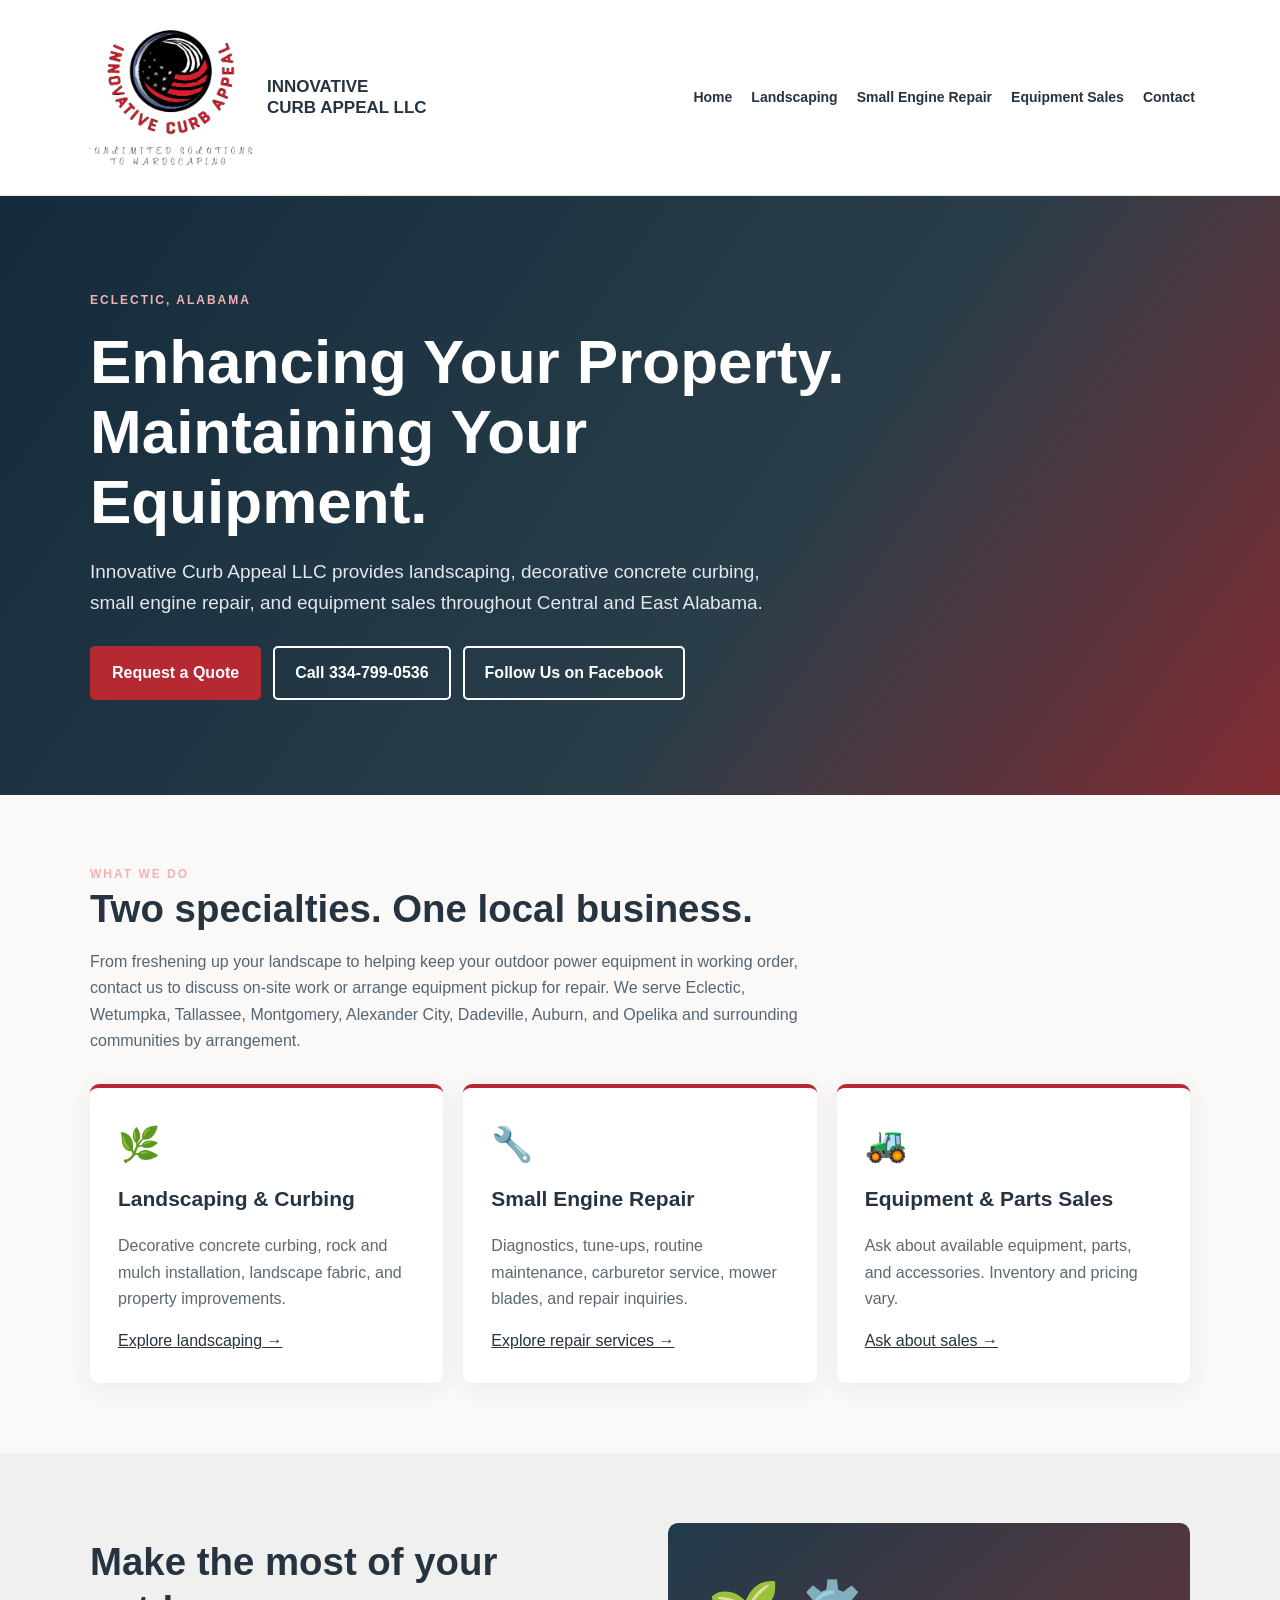
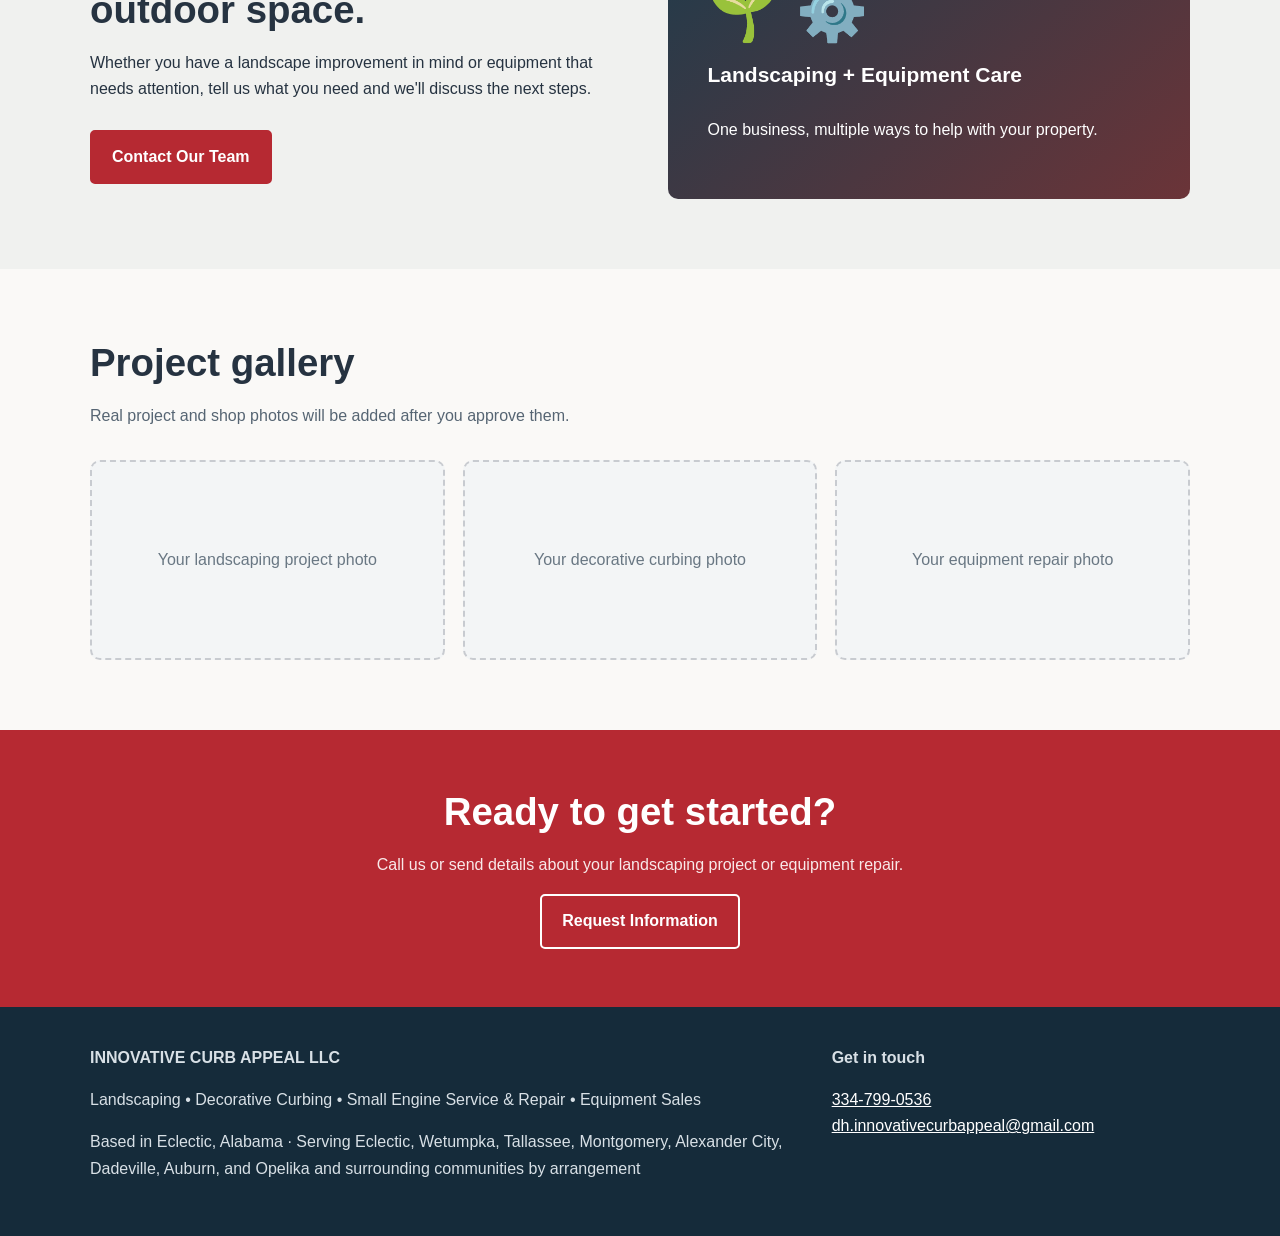
==== commit f23997f7: "Enhance index.html with new content and linksa Added additional content and links to the homepage." ====
--- a/index.html
+++ b/index.html
@@ -1,2 +1,4 @@
 <!doctype html><html lang="en"><head><meta charset="utf-8"><meta name="viewport" content="width=device-width,initial-scale=1"><title>Landscaping &amp; Small Engine Repair in Eclectic, AL | Innovative Curb Appeal LLC</title><meta name="description" content="Innovative Curb Appeal LLC provides landscaping, decorative curbing, small engine repair and equipment sales inquiries in Eclectic, Alabama."><meta name="robots" content="index,follow"><link rel="stylesheet" href="style.css"><link rel="icon" type="image/png" href="logo.png"><meta name="theme-color" content="#152b3a"><script type="application/ld+json">{"@context":"https://schema.org","@type":"LocalBusiness","name":"Innovative Curb Appeal LLC","telephone":"+1-334-799-0536","email":"dh.innovativecurbappeal@gmail.com","areaServed":[{"@type":"City","name":"Eclectic, Alabama"},{"@type":"City","name":"Wetumpka, Alabama"},{"@type":"City","name":"Tallassee, Alabama"},{"@type":"City","name":"Montgomery, Alabama"},{"@type":"City","name":"Alexander City, Alabama"},{"@type":"City","name":"Dadeville, Alabama"},{"@type":"City","name":"Auburn, Alabama"},{"@type":"City","name":"Opelika, Alabama"}],"description":"Landscaping, decorative concrete curbing, small engine service and repair, and equipment sales."}</script></head><body><header><nav><a class="brand" href="index.html"><img src="logo.png" alt="Innovative Curb Appeal logo"><span>INNOVATIVE<br>CURB APPEAL LLC</span></a><div class="links"><a href="index.html">Home</a><a href="landscaping.html">Landscaping</a><a href="small-engine-repair.html">Small Engine Repair</a><a href="equipment-sales.html">Equipment Sales</a><a href="contact.html">Contact</a></div></nav></header><section class="hero"><div class="container"><div class="eyebrow">Eclectic, Alabama</div><h1>Enhancing Your Property. Maintaining Your Equipment.</h1><p>
-<p>Innovative Curb Appeal LLC provides landscaping, decorative concrete curbing, small engine repair, and equipment sales throughout Central and East Alabama.</p></p><div class="buttons"><a class="btn" href="contact.html">Request a Quote</a><a class="btn outline" href="tel:+13347990536">Call 334-799-0536</a></div></div></section><section class="section"><div class="container"><div class="eyebrow">What we do</div><h2>Two specialties. One local business.</h2><p class="intro">From freshening up your landscape to helping keep your outdoor power equipment in working order, contact us to discuss on-site work or arrange equipment pickup for repair. We serve Eclectic, Wetumpka, Tallassee, Montgomery, Alexander City, Dadeville, Auburn, and Opelika and surrounding communities by arrangement.</p><div class="cards"><div class="card"><div class="symbol">🌿</div><h3>Landscaping & Curbing</h3><p>Decorative concrete curbing, rock and mulch installation, landscape fabric, and property improvements.</p><a href="landscaping.html">Explore landscaping →</a></div><div class="card"><div class="symbol">🔧</div><h3>Small Engine Repair</h3><p>Diagnostics, tune-ups, routine maintenance, carburetor service, mower blades, and repair inquiries.</p><a href="small-engine-repair.html">Explore repair services →</a></div><div class="card"><div class="symbol">🚜</div><h3>Equipment & Parts Sales</h3><p>Ask about available equipment, parts, and accessories. Inventory and pricing vary.</p><a href="equipment-sales.html">Ask about sales →</a></div></div></div></section><section class="section alt"><div class="container split"><div><h2>Make the most of your outdoor space.</h2><p>Whether you have a landscape improvement in mind or equipment that needs attention, tell us what you need and we'll discuss the next steps.</p><div class="buttons"><a class="btn" href="contact.html">Contact Our Team</a></div></div><div class="visual"><div class="large">🌱 ⚙️</div><h3>Landscaping + Equipment Care</h3><p>One business, multiple ways to help with your property.</p></div></div></section><section class="section"><div class="container"><h2>Project gallery</h2><p class="intro">Real project and shop photos will be added after you approve them.</p><div class="gallery"><div class="placeholder">Your landscaping project photo</div><div class="placeholder">Your decorative curbing photo</div><div class="placeholder">Your equipment repair photo</div></div></div></section><section class="cta"><h2>Ready to get started?</h2><p>Call us or send details about your landscaping project or equipment repair.</p><a class="btn outline" href="contact.html">Request Information</a></section><footer class="footer"><div class="container footergrid"><div><strong>INNOVATIVE CURB APPEAL LLC</strong><p>Landscaping • Decorative Curbing • Small Engine Service & Repair • Equipment Sales</p><p>Based in Eclectic, Alabama · Serving Eclectic, Wetumpka, Tallassee, Montgomery, Alexander City, Dadeville, Auburn, and Opelika and surrounding communities by arrangement</p></div><div><strong>Get in touch</strong><p><a href="tel:+13347990536">334-799-0536</a><br><a href="mailto:dh.innovativecurbappeal@gmail.com">dh.innovativecurbappeal@gmail.com</a></p></div></div></footer></body></html>
+<p>Innovative Curb Appeal LLC provides landscaping, decorative concrete curbing, small engine repair, and equipment sales throughout Central and East Alabama.</p></p><div class="buttons"><a class="btn" href="contact.html">Request a Quote</a><a class="btn outline" href="tel:+13347990536">Call 334-799-0536</a>
+<a class="btn outline" href="https://www.facebook.com/people/Innovative-Curb-Appeal-LLC/61556141554050/" target="_blank" rel="noopener noreferrer">Follow Us on Facebook</a>
+</div></div></section><section class="section"><div class="container"><div class="eyebrow">What we do</div><h2>Two specialties. One local business.</h2><p class="intro">From freshening up your landscape to helping keep your outdoor power equipment in working order, contact us to discuss on-site work or arrange equipment pickup for repair. We serve Eclectic, Wetumpka, Tallassee, Montgomery, Alexander City, Dadeville, Auburn, and Opelika and surrounding communities by arrangement.</p><div class="cards"><div class="card"><div class="symbol">🌿</div><h3>Landscaping & Curbing</h3><p>Decorative concrete curbing, rock and mulch installation, landscape fabric, and property improvements.</p><a href="landscaping.html">Explore landscaping →</a></div><div class="card"><div class="symbol">🔧</div><h3>Small Engine Repair</h3><p>Diagnostics, tune-ups, routine maintenance, carburetor service, mower blades, and repair inquiries.</p><a href="small-engine-repair.html">Explore repair services →</a></div><div class="card"><div class="symbol">🚜</div><h3>Equipment & Parts Sales</h3><p>Ask about available equipment, parts, and accessories. Inventory and pricing vary.</p><a href="equipment-sales.html">Ask about sales →</a></div></div></div></section><section class="section alt"><div class="container split"><div><h2>Make the most of your outdoor space.</h2><p>Whether you have a landscape improvement in mind or equipment that needs attention, tell us what you need and we'll discuss the next steps.</p><div class="buttons"><a class="btn" href="contact.html">Contact Our Team</a></div></div><div class="visual"><div class="large">🌱 ⚙️</div><h3>Landscaping + Equipment Care</h3><p>One business, multiple ways to help with your property.</p></div></div></section><section class="section"><div class="container"><h2>Project gallery</h2><p class="intro">Real project and shop photos will be added after you approve them.</p><div class="gallery"><div class="placeholder">Your landscaping project photo</div><div class="placeholder">Your decorative curbing photo</div><div class="placeholder">Your equipment repair photo</div></div></div></section><section class="cta"><h2>Ready to get started?</h2><p>Call us or send details about your landscaping project or equipment repair.</p><a class="btn outline" href="contact.html">Request Information</a></section><footer class="footer"><div class="container footergrid"><div><strong>INNOVATIVE CURB APPEAL LLC</strong><p>Landscaping • Decorative Curbing • Small Engine Service & Repair • Equipment Sales</p><p>Based in Eclectic, Alabama · Serving Eclectic, Wetumpka, Tallassee, Montgomery, Alexander City, Dadeville, Auburn, and Opelika and surrounding communities by arrangement</p></div><div><strong>Get in touch</strong><p><a href="tel:+13347990536">334-799-0536</a><br><a href="mailto:dh.innovativecurbappeal@gmail.com">dh.innovativecurbappeal@gmail.com</a></p></div></div></footer></body></html>
--- a/style.css
+++ b/style.css
@@ -1 +1 @@
-*{box-sizing:border-box}html{scroll-behavior:smooth}body{margin:0;color:#263341;background:#faf9f7;font-family:Arial,Helvetica,sans-serif;line-height:1.65}a{color:inherit}header{background:#fff;border-bottom:1px solid #e7e5e2;position:sticky;top:0;z-index:5}nav{max-width:1150px;margin:auto;padding:10px 20px;display:flex;align-items:center;gap:20px;justify-content:space-between;flex-wrap:wrap}nav img{width:72px;height:62px;object-fit:contain}nav .brand{display:flex;align-items:center;gap:12px;text-decoration:none;font-size:17px;font-weight:800;line-height:1.2}nav .links{display:flex;gap:19px;flex-wrap:wrap;font-size:14px;font-weight:700}nav .links a{text-decoration:none}nav a:hover{color:#b32832}.hero{background:linear-gradient(125deg,#142b3c,#293e49 60%,#832b32);color:#fff;padding:95px 20px}.container{max-width:1100px;margin:auto}.hero .eyebrow,.eyebrow{color:#f1b2b4;letter-spacing:2px;text-transform:uppercase;font-weight:800;font-size:12px}h1{font-size:clamp(36px,5vw,62px);line-height:1.13;margin:16px 0;max-width:850px}h2{font-size:clamp(28px,3vw,39px);line-height:1.25;margin:0 0 15px}h3{margin:0 0 8px;font-size:21px}.hero p{max-width:680px;color:#e4e8ed;font-size:19px}.buttons{display:flex;gap:12px;flex-wrap:wrap;margin-top:27px}.btn{display:inline-block;background:#b62932;color:#fff;padding:12px 20px;border-radius:5px;text-decoration:none;font-weight:800;border:2px solid #b62932}.btn.outline{background:transparent;border-color:#fff}.section{padding:70px 20px}.section.alt{background:#f0f1ef}.intro{max-width:720px;color:#566573;margin-bottom:30px}.cards{display:grid;grid-template-columns:repeat(3,1fr);gap:20px}.card{background:white;padding:28px;border-radius:9px;box-shadow:0 5px 25px #142b3c12;border-top:4px solid #b62932}.card .symbol{font-size:34px;margin-bottom:10px}.card p{color:#5c6872}.split{display:grid;grid-template-columns:1fr 1fr;gap:55px;align-items:center}.visual{min-height:270px;border-radius:10px;background:linear-gradient(140deg,#203b4b,#6b3438);display:flex;flex-direction:column;justify-content:center;padding:40px;color:#fff}.visual .large{font-size:58px}.bullets{padding-left:20px}.bullets li{margin:8px 0}.cta{background:#b62932;color:#fff;text-align:center;padding:58px 20px}.cta p{color:#f9e9e9}.footer{background:#152b3a;color:#d8e0e6;padding:38px 20px}.footer a{color:#fff}.footergrid{display:grid;grid-template-columns:2fr 1fr;gap:25px}.note{font-size:13px;color:#67737d}.contactbox{background:white;padding:30px;border-radius:10px;box-shadow:0 4px 20px #0001}.contactbox label{display:block;font-size:13px;font-weight:800;margin-top:14px}.contactbox input,.contactbox select,.contactbox textarea{width:100%;border:1px solid #bfc8d0;border-radius:5px;padding:12px;font:inherit}.contactbox textarea{min-height:110px}.contactbox button{margin-top:20px;cursor:pointer}.pill{display:inline-block;background:#f7e6e7;color:#91252a;border-radius:30px;padding:5px 12px;font-weight:700;font-size:12px;margin:4px}.smallhero{padding:70px 20px;background:linear-gradient(125deg,#152c3e,#5d3035);color:white}.smallhero h1{font-size:46px}.smallhero p{max-width:700px;color:#e2e6e9}.gallery{display:grid;grid-template-columns:repeat(3,1fr);gap:18px}.placeholder{height:200px;border:2px dashed #c8cbd0;border-radius:10px;display:flex;align-items:center;justify-content:center;color:#697783;background:#f3f5f6;text-align:center;padding:20px}.banner{background:#fff0d9;color:#6d501f;padding:12px 20px;text-align:center;font-size:13px}@media(max-width:760px){.cards,.split,.footergrid,.gallery{grid-template-columns:1fr}.hero{padding:65px 20px}.section{padding:45px 20px}nav{justify-content:center}nav .links{justify-content:center;gap:13px}.visual{min-height:200px}}+*{box-sizing:border-box}html{scroll-behavior:smooth}body{margin:0;color:#263341;background:#faf9f7;font-family:Arial,Helvetica,sans-serif;line-height:1.65}a{color:inherit}header{background:#fff;border-bottom:1px solid #e7e5e2;position:sticky;top:0;z-index:5}nav{max-width:1150px;margin:auto;padding:10px 20px;display:flex;align-items:center;gap:20px;justify-content:space-between;flex-wrap:wrap}nav img{width:170px;height:175px;object-fit:contain}nav .brand{display:flex;align-items:center;gap:12px;text-decoration:none;font-size:17px;font-weight:800;line-height:1.2}nav .links{display:flex;gap:19px;flex-wrap:wrap;font-size:14px;font-weight:700}nav .links a{text-decoration:none}nav a:hover{color:#b32832}.hero{background:linear-gradient(125deg,#142b3c,#293e49 60%,#832b32);color:#fff;padding:95px 20px}.container{max-width:1100px;margin:auto}.hero .eyebrow,.eyebrow{color:#f1b2b4;letter-spacing:2px;text-transform:uppercase;font-weight:800;font-size:12px}h1{font-size:clamp(36px,5vw,62px);line-height:1.13;margin:16px 0;max-width:850px}h2{font-size:clamp(28px,3vw,39px);line-height:1.25;margin:0 0 15px}h3{margin:0 0 8px;font-size:21px}.hero p{max-width:680px;color:#e4e8ed;font-size:19px}.buttons{display:flex;gap:12px;flex-wrap:wrap;margin-top:27px}.btn{display:inline-block;background:#b62932;color:#fff;padding:12px 20px;border-radius:5px;text-decoration:none;font-weight:800;border:2px solid #b62932}.btn.outline{background:transparent;border-color:#fff}.section{padding:70px 20px}.section.alt{background:#f0f1ef}.intro{max-width:720px;color:#566573;margin-bottom:30px}.cards{display:grid;grid-template-columns:repeat(3,1fr);gap:20px}.card{background:white;padding:28px;border-radius:9px;box-shadow:0 5px 25px #142b3c12;border-top:4px solid #b62932}.card .symbol{font-size:34px;margin-bottom:10px}.card p{color:#5c6872}.split{display:grid;grid-template-columns:1fr 1fr;gap:55px;align-items:center}.visual{min-height:270px;border-radius:10px;background:linear-gradient(140deg,#203b4b,#6b3438);display:flex;flex-direction:column;justify-content:center;padding:40px;color:#fff}.visual .large{font-size:58px}.bullets{padding-left:20px}.bullets li{margin:8px 0}.cta{background:#b62932;color:#fff;text-align:center;padding:58px 20px}.cta p{color:#f9e9e9}.footer{background:#152b3a;color:#d8e0e6;padding:38px 20px}.footer a{color:#fff}.footergrid{display:grid;grid-template-columns:2fr 1fr;gap:25px}.note{font-size:13px;color:#67737d}.contactbox{background:white;padding:30px;border-radius:10px;box-shadow:0 4px 20px #0001}.contactbox label{display:block;font-size:13px;font-weight:800;margin-top:14px}.contactbox input,.contactbox select,.contactbox textarea{width:100%;border:1px solid #bfc8d0;border-radius:5px;padding:12px;font:inherit}.contactbox textarea{min-height:110px}.contactbox button{margin-top:20px;cursor:pointer}.pill{display:inline-block;background:#f7e6e7;color:#91252a;border-radius:30px;padding:5px 12px;font-weight:700;font-size:12px;margin:4px}.smallhero{padding:70px 20px;background:linear-gradient(125deg,#152c3e,#5d3035);color:white}.smallhero h1{font-size:46px}.smallhero p{max-width:700px;color:#e2e6e9}.gallery{display:grid;grid-template-columns:repeat(3,1fr);gap:18px}.placeholder{height:200px;border:2px dashed #c8cbd0;border-radius:10px;display:flex;align-items:center;justify-content:center;color:#697783;background:#f3f5f6;text-align:center;padding:20px}.banner{background:#fff0d9;color:#6d501f;padding:12px 20px;text-align:center;font-size:13px}@media(max-width:760px){.cards,.split,.footergrid,.gallery{grid-template-columns:1fr}.hero{padding:65px 20px}.section{padding:45px 20px}nav{justify-content:center}nav .links{justify-content:center;gap:13px}.visual{min-height:200px}}
